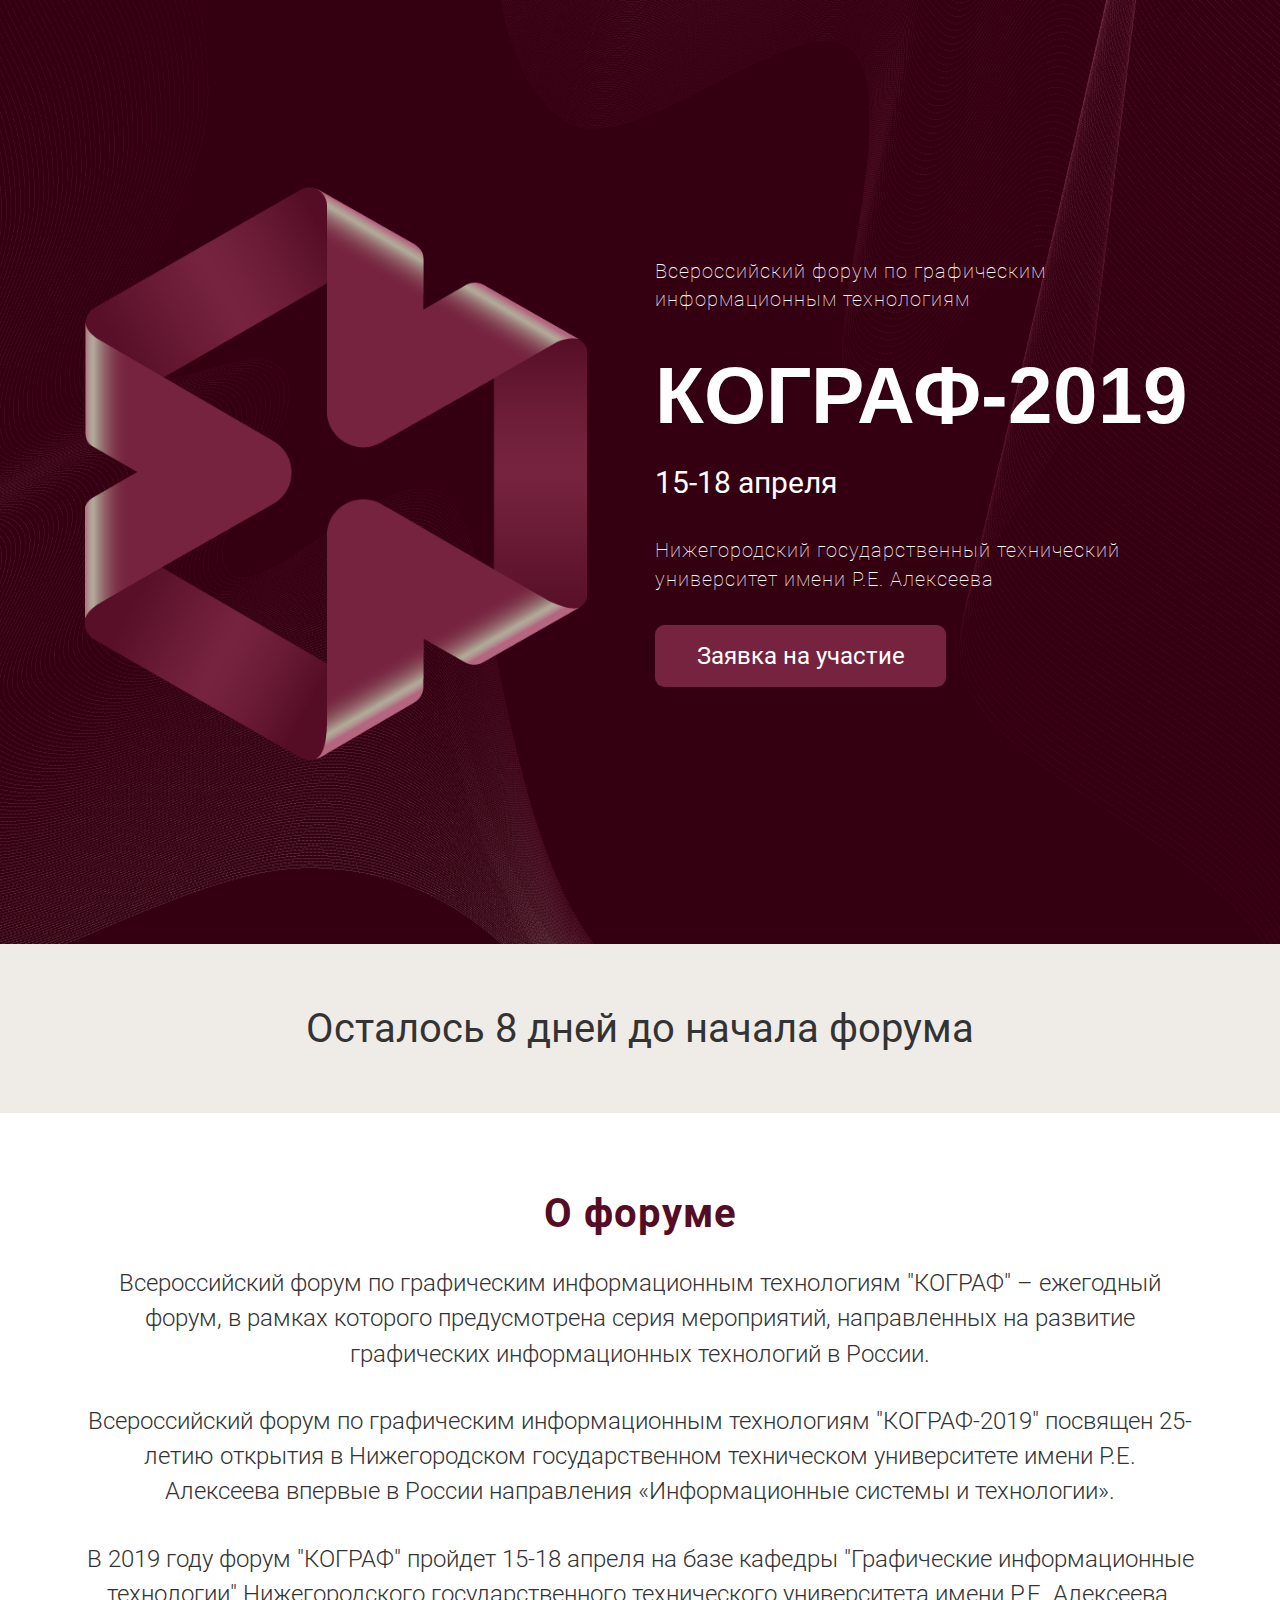
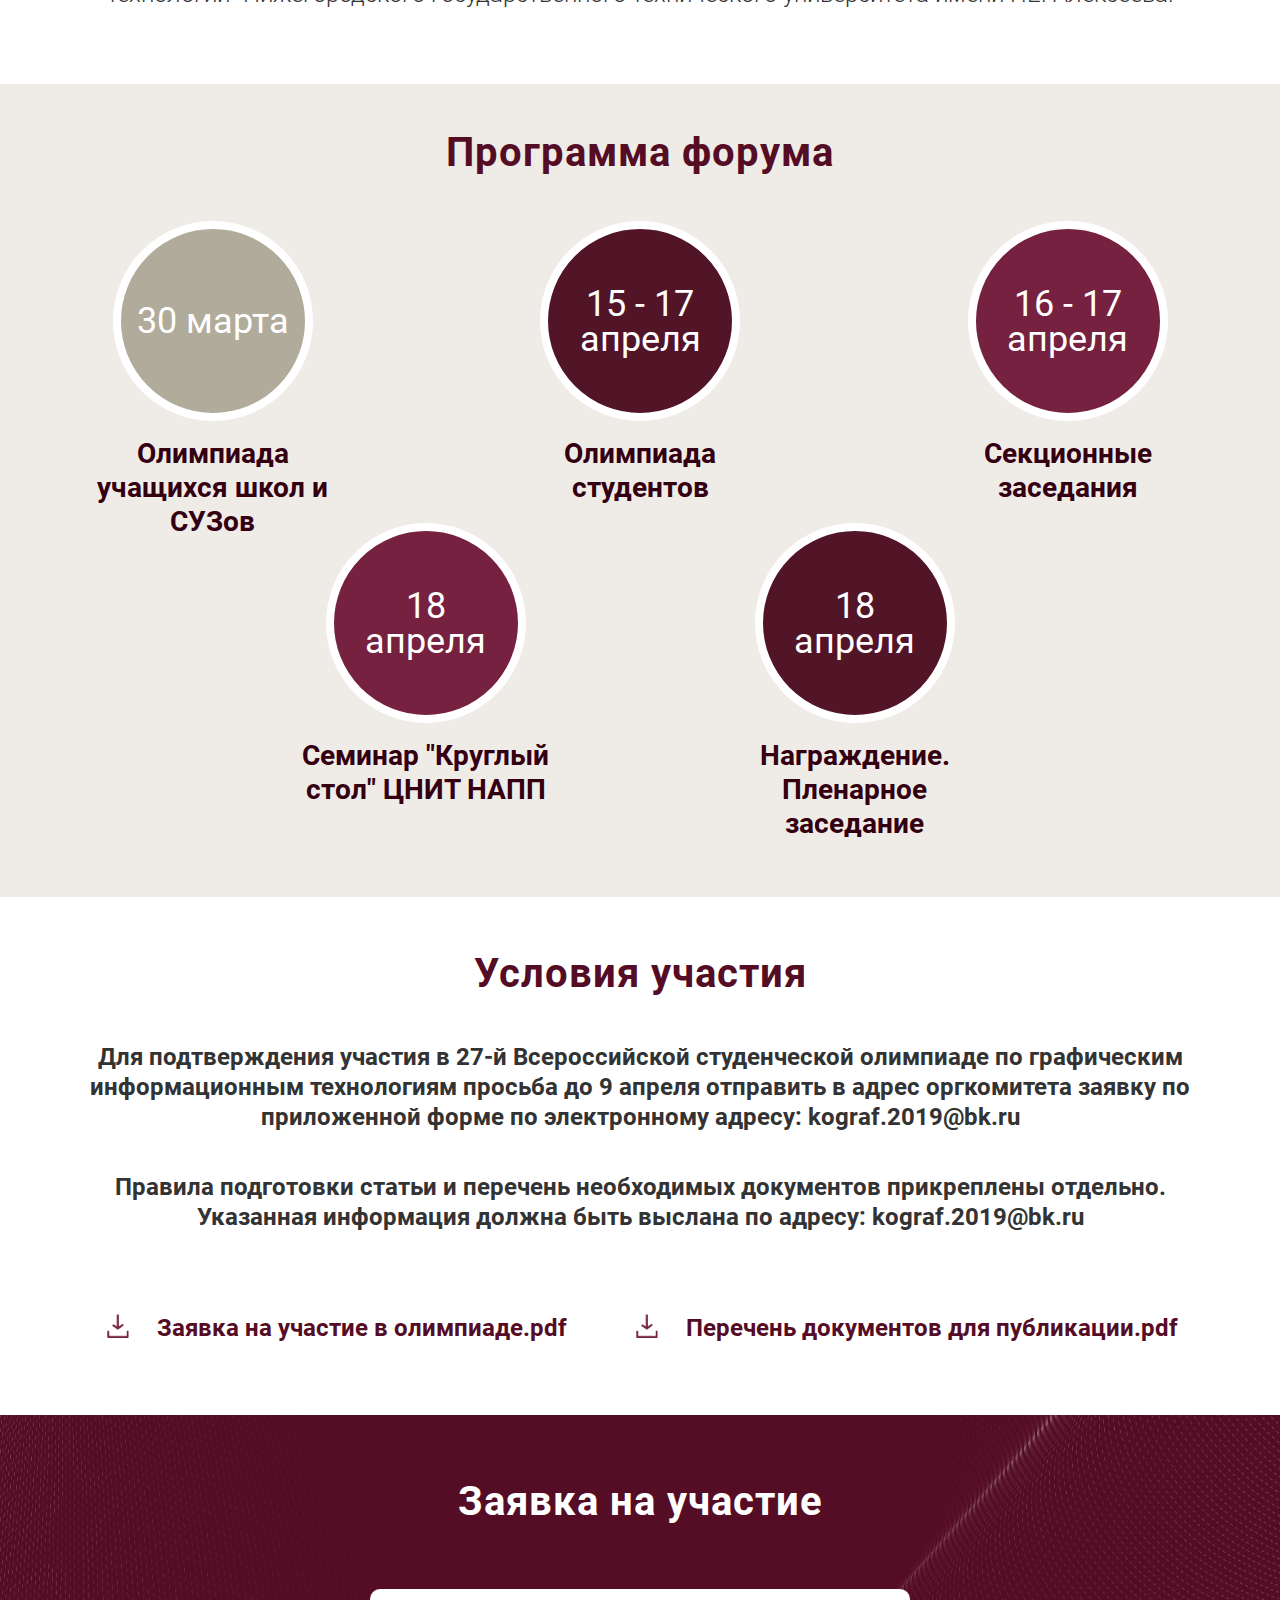
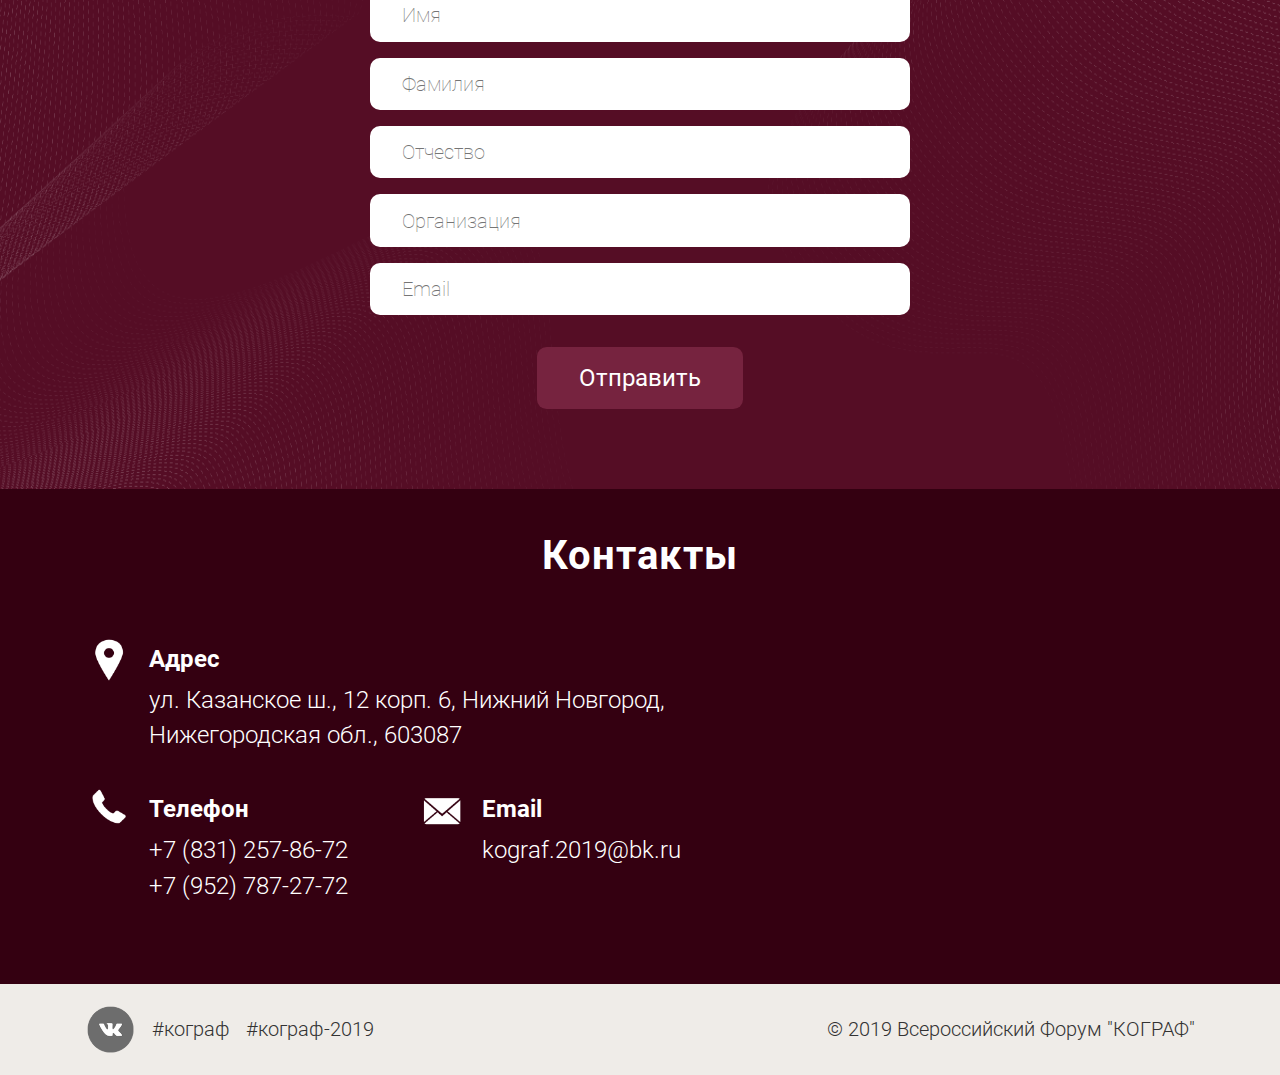
==== cograf/index.html @ 5ed89df3 "Add files via upload" ====
<!DOCTYPE html>
<html lang="ru">
<head>
	<meta charset="utf-8" />
	<title>Заголовок</title>
	<meta http-equiv="X-UA-Compatible" content="IE=edge" />
	<meta name="viewport" content="width=device-width, initial-scale=1.0" />
	<link rel="shortcut icon" href="favicon.png" />
	<link rel="stylesheet" href="libs/bootstrap/bootstrap-reboot.min.css" />
	<link rel="stylesheet" href="libs/bootstrap/bootstrap-grid.min.css" />
	<link rel="stylesheet" href="css/fonts.css" />
	<link rel="stylesheet" href="css/main.css" />
	<link rel="stylesheet" href="css/media.css" />
	<!--<link rel="stylesheet" href="css/color.css" />-->
</head>
<body>

	<section class="banner">
		<div class="container">
			<div class="row align-items-center">
				<div class="d-none d-lg-block col-lg-5 col-xl-6">
					<img src="img/wheel.png" alt="">
				</div>
				<div class="col col-lg-7 col-xl-6">
					<p>Всероссийский форум по графическим информационным технологиям</p>
					<h1>КОГРАФ-2019</h1>
					<h3>15-18 апреля</h3>
					<p>Нижегородский государственный технический университет имени Р.Е. Алексеева</p>
					<a class="button" href="#">Заявка на участие</a>
				</div>
			</div>
		</div>
	</section>

	<section class="counter">
		<span>
			Осталось 8 дней до начала форума
		</span>
	</section>

	<section class="info">
		<h2>О форуме</h2>
		<div class="container">
			<div class="row">
				<div class="col">
					<p>Всероссийский форум по графическим информационным технологиям "КОГРАФ" – ежегодный форум, в рамках которого предусмотрена серия мероприятий, направленных на развитие графических информационных технологий в России. </p>
					<p>Всероссийский форум по графическим информационным технологиям "КОГРАФ-2019" посвящен 25-летию открытия в Нижегородском государственном техническом университете имени Р.Е. Алексеева впервые в России направления «Информационные системы и технологии».</p>
					<p>В 2019 году форум "КОГРАФ" пройдет 15-18 апреля на базе кафедры "Графические информационные технологии" Нижегородского государственного технического университета имени Р.Е. Алексеева.</p>
				</div>
			</div>
		</div>
	</section>

<!--<section class="schedule">
	<h2>Программа форума</h2>
	<div class="container">
		<div class="row justify-content-between">
			<div class="col-md-3">
				<div class="row">
					<div class="col-3 col-md-12">
					<div class="date">
						<p>30 марта</p>
					</div>
					</div>
					<p class="col col-md-12">Олимпиада учащихся школ и СУЗов</p>
				</div>
			</div>
			<div class="col-md-3">
				<div class="row">
					<div class="col-3 col-md-12">
					<div class="date">
						<p>15 - 17 апреля</p>
					</div>
					</div>
					<p class="col col-md-12">Олимпиада студентов</p>
				</div>
			</div>
			<div class="col-md-3">
				<div class="row">
					<div class="col-3 col-md-12">
					<div class="date">
						<p>16 - 17 апреля</p>
					</div>
					</div>
					<p class="col col-md-12">Секционные заседания</p>
				</div>
			</div>
		</div>
		<div class="row justify-content-md-center">
			<div class="col-md-3">
				<div class="row">
					<div class="col-3 col-md-12">
					<div class="date">
						<p>18 апреля</p>
					</div>
					</div>
					<p class="col col-md-12">Семинар "Круглый стол" ЦНИТ НАПП</p>
				</div>
			</div>
			<div class="col-md-3 offset-md-2">
				<div class="row">
					<div class="col-3 col-md-12">
					<div class="date">
						<p>18 апреля</p>
					</div>
					</div>
					<p class="col col-md-12">Награждение Пленарное заседание</p>
				</div>
			</div>
		</div>
	</div>
</section>-->

<section class="schedule">
	<h2>Программа форума</h2>
	<div class="container">
		<div class="row justify-content-lg-center">
			<div class="date-card col-lg-3">
				<div class="row align-items-center">
					<div class="col-4 col-md-3 col-lg-12">
						<div class="date first-circle">
							<p>30 марта</p>
						</div>
					</div>
					<p class="descr col col-lg-12">Олимпиада учащихся школ и СУЗов</p>
				</div>
			</div>
			<div class="date-card col-lg-3 ml-auto mr-auto">
				<div class="row align-items-center">
					<div class="col-4 col-md-3 col-lg-12">
						<div class="date second-circle">
							<p>15 - 17 апреля</p>
						</div>
					</div>
					<p class="descr col col-lg-12">Олимпиада студентов</p>
				</div>
			</div>
			<div class="date-card col-lg-3">
				<div class="row align-items-center">
					<div class="col-4 col-md-3 col-lg-12">
						<div class="date third-circle">
							<p>16 - 17 апреля</p>
						</div>
					</div>
					<p class="descr col col-lg-12">Секционные заседания</p>
				</div>
			</div>
			<div class="w-100 d-none d-lg-block"></div>
			<div class="date-card col-lg-3">
				<div class="row align-items-center">
					<div class="col-4 col-md-3 col-lg-12">
						<div class="date forth-circle">
							<p>18 апреля</p>
						</div>
					</div>
					<p class="descr col col-lg-12">Семинар "Круглый стол" ЦНИТ НАПП</p>
				</div>
			</div>
			<div class="date-card col-lg-3">
				<div class="row align-items-center">
					<div class="col-4 col-md-3 col-lg-12">
						<div class="date fifth-circle">
							<p>18 апреля</p>
						</div>
					</div>
					<p class="descr col col-lg-12">Награждение. <br> Пленарное заседание</p>
				</div>
			</div>
		</div>
	</div>
</section>

	<section class="conditions">
		<h2>Условия участия</h2>
		<div class="container">
			<div class="row">
				<p>Для подтверждения участия в 27-й Всероссийской студенческой олимпиаде по графическим информационным технологиям просьба до 9 апреля отправить в адрес оргкомитета заявку по приложенной форме по электронному адресу: kograf.2019@bk.ru</p>
				<p>Правила подготовки статьи и перечень необходимых документов прикреплены отдельно. Указанная информация должна быть выслана по адресу: kograf.2019@bk.ru</p>
				<a href="">Заявка на участие в олимпиаде.pdf</a>
				<a href="">Перечень документов для публикации.pdf</a>
			</div>
		</div>
	</section>

	<section class="application">
		<h2>Заявка на участие</h2>
		<div class="container">
			<div class="row justify-content-center">
				<div class="col-12 col-md-8 col-lg-6">
					<form action="" method="post">
						<input type="text" name="" id="" placeholder="Имя">
						<input type="text" name="" id="" placeholder="Фамилия">
						<input type="text" name="" id="" placeholder="Отчество">
						<input type="text" name="" id="" placeholder="Организация">
						<input type="email" name="" id="" placeholder="Email">
						<button>Отправить</button>
					</form>
				</div>
			</div>
		</div>
	</section>

	<section class="contacts">
		<h2>Контакты</h2>
		<div class="container">
			<div class="row">
				<div class="col-12 col-lg-7">
					<div class="row">
						<div class="adress col-12">
							<div class="icon"><img src="img/address.png" alt=""></div>
							<h4>Адрес</h4>
							<p>ул. Казанское ш., 12 корп. 6, Нижний Новгород, Нижегородская обл., 603087</p>
						</div>
						<div class="col-6">
							<div class="icon"><img src="img/phone.png" alt=""></div>
							<h4>Телефон</h4>
							<p>+7 (831) 257-86-72
							<br>
							+7 (952) 787-27-72</p>
						</div>
						<div class="col-6">
							<div class="icon"><img src="img/email.png" alt=""></div>
							<h4>Email</h4>
							<p>kograf.2019@bk.ru</p>
						</div>
					</div>
				</div>
				<div class="d-none d-lg-block col-lg-5 map">
					<iframe class="d-xl-none" src="https://www.google.com/maps/embed?pb=!1m18!1m12!1m3!1d2214.5348621188773!2d44.08233741611639!3d56.28607945820289!2m3!1f0!2f0!3f0!3m2!1i1024!2i768!4f13.1!3m3!1m2!1s0x4151d4d36f8d1e9b%3A0x5b2c42592a8980e1!2z0J3QuNC20LXQs9C-0YDQvtC00YHQutC40Lkg0LPQvtGB0YPQtNCw0YDRgdGC0LLQtdC90L3Ri9C5INGC0LXRhdC90LjRh9C10YHQutC40Lkg0YPQvdC40LLQtdGA0YHQuNGC0LXRgiDQuNC8LiDQoC4g0JUuINCQ0LvQtdC60YHQtdC10LLQsA!5e0!3m2!1sru!2sru!4v1554573064192!5m2!1sru!2sru" width="400" height="200" frameborder="0" style="border:0" allowfullscreen></iframe>
					<iframe class="d-none d-xl-block" src="https://www.google.com/maps/embed?pb=!1m18!1m12!1m3!1d1107.2543061218576!2d44.08149095838992!3d56.28653263390856!2m3!1f0!2f0!3f0!3m2!1i1024!2i768!4f13.1!3m3!1m2!1s0x4151d4d36f8d1e9b%3A0x5b2c42592a8980e1!2z0J3QuNC20LXQs9C-0YDQvtC00YHQutC40Lkg0LPQvtGB0YPQtNCw0YDRgdGC0LLQtdC90L3Ri9C5INGC0LXRhdC90LjRh9C10YHQutC40Lkg0YPQvdC40LLQtdGA0YHQuNGC0LXRgiDQuNC8LiDQoC4g0JUuINCQ0LvQtdC60YHQtdC10LLQsA!5e0!3m2!1sru!2sru!4v1554578580339!5m2!1sru!2sru" width="470" height="270" frameborder="0" style="border:0" allowfullscreen></iframe>
				</div>
			</div>
		</div>
	</section>

<footer>
	<div class="container">
		<div class="row align-items-center">
			<div class="col-auto min-cont min-cont-start">
				<div class="logo"><img src="img/vk.png" alt=""></div>
			</div>
			<div class="col-auto min-cont"><span>#кограф</span></div>
			<div class="col-auto mr-auto min-cont"><span>#кограф-2019</span></div>
			<div class="col-auto min-cont min-cont-end"><span>© 2019 Всероссийский Форум "КОГРАФ"</span></div>
		</div>
	</div>
</footer>

</body>
</html>
---- cograf/css/fonts.css ----
@font-face {
  font-family: "Roboto";
  src: url("../fonts/Roboto/Roboto-Bold.ttf") format("truetype");
  font-style: normal;
  font-weight: 700; }
@font-face {
  font-family: "Roboto";
  src: url("../fonts/Roboto/Roboto-Regular.ttf") format("truetype");
  font-style: normal;
  font-weight: 400; }
@font-face {
  font-family: "Roboto";
  src: url("../fonts/Roboto/Roboto-Light.ttf") format("truetype");
  font-style: normal;
  font-weight: 300; }
@font-face {
  font-family: "Roboto";
  src: url("../fonts/Roboto/Roboto-Thin.ttf") format("truetype");
  font-style: normal;
  font-weight: 250; }
@font-face {
  font-family: "Arimo";
  src: url("../fonts/Arimo/Arimo-Bold.ttf") format("truetype");
  font-style: normal;
  font-weight: 700; }
h1 {
  font-size: 3.125rem;
  font-family: "Arimo", sans-serif;
  font-weight: 700; }

h2 {
  font-size: 2.25rem;
  letter-spacing: 0.0625rem;
  color: #550d25;
  font-weight: 700;
  margin-bottom: 1.5rem;
  text-align: center; }

h3 {
  font-size: 1.875rem;
  font-weight: 400; }

h4 {
  font-size: 1.5rem;
  line-height: 2.187rem;
  color: #ffffff;
  font-weight: 700;
  margin-bottom: 1rem; }
---- cograf/css/main.css ----
body {
  font-family: "Roboto", sans-serif;
  font-weight: 400;
  font-size: 16px;
  min-width: 380px;
  position: relative;
  line-height: 1.42857;
  -webkit-font-smoothing: antialised; }

body input:focus:required:invalid,
body textarea:focus:required:invalid {
  color: red; }

body input:required:valid,
body textarea:required:valid {
  color: green; }

.hidden {
  display: none; }

a {
  display: inline-block;
  margin: auto;
  font-size: 1.25rem;
  font-weight: 700;
  color: #550d25;
  line-height: 1.875rem; }
  a:active {
    color: #ffffff; }
  a:focus {
    color: #ffffff;
    text-decoration: none; }

a.button {
  color: #ffffff;
  font-weight: 400;
  background-color: #76233f;
  padding: 1rem 2.6rem;
  border-radius: 0.6rem; }

button {
  color: #ffffff;
  font-weight: 400;
  background-color: #76233f;
  padding: 1rem 2.6rem;
  border-radius: 0.6rem;
  border: none;
  margin: auto;
  font-size: 1.25rem;
  font-weight: 400;
  line-height: 1.875rem; }

section {
  width: 100%;
  padding: 2.5rem 0; }

.banner {
  min-height: 450px;
  padding-top: 4.25rem;
  padding-bottom: 5.25rem;
  color: #ffffff;
  background-color: #340011;
  background: no-repeat center;
  background-origin: border-box;
  background-size: 100% 100%;
  background-image: url(../img/bg_banner_sm.png); }
  .banner p {
    font-size: 1.25rem;
    font-weight: 250;
    letter-spacing: 0.0625rem; }
  .banner h1, .banner h3 {
    margin-bottom: 0.7rem; }
  .banner .button {
    margin-top: 0.5rem; }

.counter {
  background-color: #efece8;
  text-align: center; }
  .counter span {
    font-size: 1.875rem;
    color: #333333;
    font-weight: 400; }

.info {
  text-align: center; }
  .info p {
    font-size: 1.25rem;
    font-weight: 300;
    color: #333333;
    line-height: 1.875rem; }
    .info p:last-child {
      margin-bottom: 0; }

.conditions {
  text-align: center; }
  .conditions p {
    color: #333333;
    font-size: 1.25rem;
    font-weight: 700;
    line-height: 1.875rem; }
  .conditions a:last-child {
    margin-top: 0.5rem; }
  .conditions a:before {
    content: "";
    background: url(../img/download.png) center no-repeat;
    background-size: contain;
    width: 1.875rem;
    height: 1.875rem;
    display: inline-block;
    vertical-align: text-bottom;
    margin-right: 1.5rem; }

.schedule {
  text-align: center;
  background-color: #efece8;
  padding-bottom: 3.5rem; }
  .schedule .date-card {
    margin-bottom: 2.5rem; }
    .schedule .date-card:last-child {
      margin-bottom: 0; }
  .schedule h2 {
    margin-bottom: 2rem; }
  .schedule p {
    font-size: 1.5rem;
    line-height: 1.75rem;
    margin-bottom: 0; }
    .schedule p.descr {
      text-align: left;
      color: #340011;
      line-height: 2.25rem; }
  .schedule .date {
    display: inline-block;
    padding-left: 0.5rem;
    padding-right: 0.5rem;
    width: 7.5rem;
    height: 7.5rem;
    line-height: 6.25rem;
    border: solid 0.5rem #ffffff;
    border-radius: 50%; }
    .schedule .date.first-circle {
      background-color: #B0AB9A; }
    .schedule .date.second-circle {
      background-color: #521528; }
    .schedule .date.third-circle {
      background-color: #75213F; }
    .schedule .date.forth-circle {
      background-color: #75213F; }
    .schedule .date.fifth-circle {
      background-color: #521528; }
    .schedule .date p {
      display: inline-block;
      vertical-align: middle;
      color: #ffffff;
      font-weight: 400;
      margin-bottom: 0; }

.application {
  text-align: center;
  padding-top: 4.5rem;
  padding-bottom: 3.5rem;
  background: no-repeat center;
  background-origin: border-box;
  background-size: 100% 100%;
  background-image: url(../img/bg_contacts.png); }
  .application h2 {
    font-size: 2.5rem;
    line-height: 1.875rem;
    color: #ffffff;
    font-weight: 700; }
  .application input {
    display: block;
    width: 100%;
    font-size: 1.25rem;
    letter-spacing: 0;
    line-height: 1.875rem;
    color: #333333;
    font-weight: 250;
    padding: 0.7rem 2rem;
    margin-bottom: 1rem;
    border-radius: 10px;
    border: none; }
    .application input:first-child {
      margin-top: 3rem; }
  .application button {
    margin-top: 1rem; }

.contacts {
  background-color: #340011;
  color: #ffffff;
  padding-top: 3.25rem;
  padding-bottom: 1.5rem; }
  .contacts h2 {
    font-size: 2.5rem;
    color: #ffffff;
    line-height: 1.875rem;
    margin-bottom: 2.25rem; }
  .contacts p {
    font-size: 1.2rem;
    line-height: 1.875rem;
    font-weight: 300; }
  .contacts .adress {
    margin-bottom: 1.5rem; }
  .contacts .icon {
    display: inline-block;
    float: left;
    height: 100%;
    margin-right: 1rem; }
    .contacts .icon img {
      height: 2rem; }

footer {
  background-color: #efece8;
  padding: 20px 0; }
  footer .logo img {
    height: 2.5rem; }
  footer span {
    font-size: 0.875rem;
    line-height: 1.875rem;
    color: #333333;
    font-weight: 300;
    margin-left: 1rem; }
  footer .min-cont {
    padding: 0; }
  footer .min-cont-start {
    padding-left: 15px; }
  footer .min-cont-end {
    padding-right: 15px; }

.w-100 {
  width: 100% !important; }
---- cograf/css/media.css ----
/*==========  Desktop First Method  ========== */
/* Large Devices, Wide Screens */
/* Medium Devices, Desktops */
/* Small Devices, Tablets */
/* Extra Small Devices, Phones */
/* Custom, iPhone Retina */
/*==========  Mobile First Method  ========== */
/* Custom, iPhone Retina */
/* Extra Small Devices, Phones */
/* Small Devices, Tablets */
@media only screen and (min-width: 768px) {
  h2 {
    font-size: 2.5rem; }

  h4 {
    font-size: 1.25rem; }

  .banner {
    padding-top: 5.5rem;
    padding-bottom: 6.5rem; }
    .banner p {
      font-size: 1.5rem;
      margin-bottom: 1.5rem; }
    .banner h1 {
      margin-bottom: 1.3rem; }
    .banner h3 {
      margin-bottom: 1.6rem; }
    .banner a {
      font-size: 1.5rem; }

  .counter {
    padding: 3.5rem 0; }
    .counter span {
      font-size: 2.1rem; }

  section {
    padding: 3.2rem 0; }

  .schedule p.descr {
    font-size: 1.875rem;
    line-height: 2.5rem; }
  .schedule .date-card {
    margin-bottom: 2rem; }
  .schedule .date {
    width: 8.5rem;
    height: 8.5rem;
    padding-left: 0.8rem;
    padding-right: 0.8rem;
    line-height: 7.25rem; }
  .schedule h2 {
    margin-bottom: 3rem; }

  .conditions {
    padding-bottom: 4.5rem; }
    .conditions a {
      margin-top: 1.25rem; }
      .conditions a:last-child {
        margin-top: 1rem; }

  .application button {
    font-size: 1.5rem; }

  .contacts {
    padding-bottom: 2.5rem; }
    .contacts .adress {
      margin-bottom: 3rem; }

  footer span {
    font-size: 1.25rem; }

  /* Medium Devices, Desktops */ }
@media only screen and (min-width: 992px) {
  .banner {
    background-image: url(../img/bg_banner_lg.png); }
    .banner img {
      height: 25rem; }

  h4 {
    line-height: 3rem;
    margin-bottom: 0; }

  .banner {
    padding-top: 11rem;
    padding-bottom: 11rem; }
    .banner p {
      font-size: 1.25rem; }
    .banner h1 {
      font-size: 3.75rem;
      margin-bottom: 1.5rem; }
    .banner h3 {
      font-size: 1.5rem; }

  a {
    font-size: 1.25rem; }

  .counter span {
    font-size: 2.5rem; }

  section {
    padding: 4rem 0; }

  .schedule {
    padding-top: 2.5rem; }
    .schedule h2 {
      margin-bottom: 2.5rem; }
    .schedule .date {
      width: 10rem;
      height: 10rem;
      line-height: 8.75rem; }
      .schedule .date p {
        font-size: 1.875rem;
        line-height: 2.2rem; }
    .schedule .date-card {
      margin-bottom: 1rem; }
    .schedule .col-lg-3:last-child {
      margin-left: 7.5rem; }
    .schedule p.descr {
      font-size: 1.25rem;
      line-height: 1.75rem;
      font-weight: 700;
      text-align: center;
      margin-top: 1.75rem; }

  .conditions {
    padding-top: 2.5rem; }
    .conditions p {
      padding-bottom: 1.5rem; }

  .application {
    padding-bottom: 5rem; }

  .contacts .icon img {
    height: 3rem; }
  .contacts h2 {
    margin-bottom: 3rem; }
  .contacts .adress {
    margin-bottom: 1rem; }
  .contacts .map {
    padding: 0;
    padding-top: 2.25rem; }

  footer .logo img {
    height: 3.2rem; }

  /* Large Devices, Wide Screens */ }
@media only screen and (min-width: 1200px) {
  .banner {
    padding: 0;
    background-image: url(../img/bg_banner_xl.png); }
    .banner .row {
      min-height: 944px;
      height: 100vh; }
    .banner img {
      height: 36rem; }
    .banner h1 {
      font-size: 5rem;
      margin-bottom: 0.6rem; }
    .banner h3 {
      font-size: 1.875rem;
      margin-bottom: 2rem; }

  h4 {
    font-size: 1.5rem; }

  section {
    padding: 4.5rem 0; }

  .info p {
    font-size: 1.5rem;
    line-height: 2.2rem;
    margin-bottom: 2rem; }

  .schedule .date {
    width: 12.5rem;
    height: 12.5rem;
    line-height: 11.5rem; }
    .schedule .date p {
      font-size: 2.25rem; }
  .schedule .date-card {
    margin-bottom: -1rem; }
  .schedule .col-lg-3:last-child {
    margin-left: 9rem; }
  .schedule p.descr {
    font-size: 1.75rem;
    line-height: 2.125rem;
    margin-top: 1rem; }

  .conditions {
    padding-top: 3rem; }
    .conditions p {
      font-size: 1.5rem; }
    .conditions a {
      font-size: 1.5rem;
      margin-top: 2.5rem; }
      .conditions a:last-child {
        margin-top: 2.5rem; }
    .conditions h2 {
      margin-bottom: 2.5rem; }

  .contacts {
    padding-bottom: 4rem; }
    .contacts p {
      font-size: 1.5rem;
      line-height: 2.2rem; }
    .contacts h2 {
      margin-bottom: 4rem; }
    .contacts .map {
      padding-top: 0; } }
---- cograf/css/color.css ----
/*
Error: Invalid CSS after "$color*\/": expected expression (e.g. 1px, bold), was ""
        on line 26 of D:\DescWork\InCreate\Site_cograf\site\css\color.sass

21: .color_element
22: 	color: $color
23: .color_bg
24: 	background-color: $color
25: .color_border
26: 	border-color: $color*\/

Backtrace:
D:\DescWork\InCreate\Site_cograf\site\css\color.sass:26
D:/Koala/rubygems/gems/sass-3.5.2/lib/sass/scss/parser.rb:1278:in `expected'
D:/Koala/rubygems/gems/sass-3.5.2/lib/sass/script/lexer.rb:231:in `expected!'
D:/Koala/rubygems/gems/sass-3.5.2/lib/sass/script/parser.rb:723:in `assert_expr'
D:/Koala/rubygems/gems/sass-3.5.2/lib/sass/script/parser.rb:295:in `unary_div'
D:/Koala/rubygems/gems/sass-3.5.2/lib/sass/script/parser.rb:291:in `unary_minus'
D:/Koala/rubygems/gems/sass-3.5.2/lib/sass/script/parser.rb:291:in `unary_plus'
D:/Koala/rubygems/gems/sass-3.5.2/lib/sass/script/parser.rb:721:in `assert_expr'
D:/Koala/rubygems/gems/sass-3.5.2/lib/sass/script/parser.rb:280:in `times_div_or_mod'
D:/Koala/rubygems/gems/sass-3.5.2/lib/sass/script/parser.rb:272:in `plus_or_minus'
D:/Koala/rubygems/gems/sass-3.5.2/lib/sass/script/parser.rb:272:in `relational'
D:/Koala/rubygems/gems/sass-3.5.2/lib/sass/script/parser.rb:272:in `eq_or_neq'
D:/Koala/rubygems/gems/sass-3.5.2/lib/sass/script/parser.rb:272:in `and_expr'
D:/Koala/rubygems/gems/sass-3.5.2/lib/sass/script/parser.rb:272:in `or_expr'
D:/Koala/rubygems/gems/sass-3.5.2/lib/sass/script/parser.rb:473:in `space'
D:/Koala/rubygems/gems/sass-3.5.2/lib/sass/script/parser.rb:414:in `interpolation'
D:/Koala/rubygems/gems/sass-3.5.2/lib/sass/script/parser.rb:338:in `expr'
D:/Koala/rubygems/gems/sass-3.5.2/lib/sass/script/parser.rb:721:in `assert_expr'
D:/Koala/rubygems/gems/sass-3.5.2/lib/sass/script/parser.rb:68:in `parse'
D:/Koala/rubygems/gems/sass-3.5.2/lib/sass/script/parser.rb:228:in `parse'
D:/Koala/rubygems/gems/sass-3.5.2/lib/sass/script.rb:27:in `parse'
D:/Koala/rubygems/gems/sass-3.5.2/lib/sass/engine.rb:1177:in `parse_script'
D:/Koala/rubygems/gems/sass-3.5.2/lib/sass/engine.rb:749:in `parse_property'
D:/Koala/rubygems/gems/sass-3.5.2/lib/sass/engine.rb:708:in `parse_property_or_rule'
D:/Koala/rubygems/gems/sass-3.5.2/lib/sass/engine.rb:667:in `parse_line'
D:/Koala/rubygems/gems/sass-3.5.2/lib/sass/engine.rb:540:in `build_tree'
D:/Koala/rubygems/gems/sass-3.5.2/lib/sass/engine.rb:559:in `block in append_children'
D:/Koala/rubygems/gems/sass-3.5.2/lib/sass/engine.rb:558:in `each'
D:/Koala/rubygems/gems/sass-3.5.2/lib/sass/engine.rb:558:in `append_children'
D:/Koala/rubygems/gems/sass-3.5.2/lib/sass/engine.rb:549:in `block in build_tree'
D:/Koala/rubygems/gems/sass-3.5.2/lib/sass/engine.rb:542:in `each'
D:/Koala/rubygems/gems/sass-3.5.2/lib/sass/engine.rb:542:in `build_tree'
D:/Koala/rubygems/gems/sass-3.5.2/lib/sass/engine.rb:559:in `block in append_children'
D:/Koala/rubygems/gems/sass-3.5.2/lib/sass/engine.rb:558:in `each'
D:/Koala/rubygems/gems/sass-3.5.2/lib/sass/engine.rb:558:in `append_children'
D:/Koala/rubygems/gems/sass-3.5.2/lib/sass/engine.rb:417:in `_to_tree'
D:/Koala/rubygems/gems/sass-3.5.2/lib/sass/engine.rb:290:in `render'
D:/Koala/rubygems/gems/sass-3.5.2/lib/sass/exec/sass_scss.rb:400:in `run'
D:/Koala/rubygems/gems/sass-3.5.2/lib/sass/exec/sass_scss.rb:63:in `process_result'
D:/Koala/rubygems/gems/sass-3.5.2/lib/sass/exec/base.rb:52:in `parse'
D:/Koala/rubygems/gems/sass-3.5.2/lib/sass/exec/base.rb:19:in `parse!'
D:/Koala/rubygems/gems/sass-3.5.2/bin/sass:13:in `<top (required)>'
D:/Koala/bin/sass:22:in `load'
D:/Koala/bin/sass:22:in `<main>'
*/
body:before {
  white-space: pre;
  font-family: monospace;
  content: "Error: Invalid CSS after \"$color*/\": expected expression (e.g. 1px, bold), was \"\"\A         on line 26 of D:\DescWork\InCreate\Site_cograf\site\css\color.sass\A \A 21: .color_element\A 22: 	color: $color\A 23: .color_bg\A 24: 	background-color: $color\A 25: .color_border\A 26: 	border-color: $color*/"; }
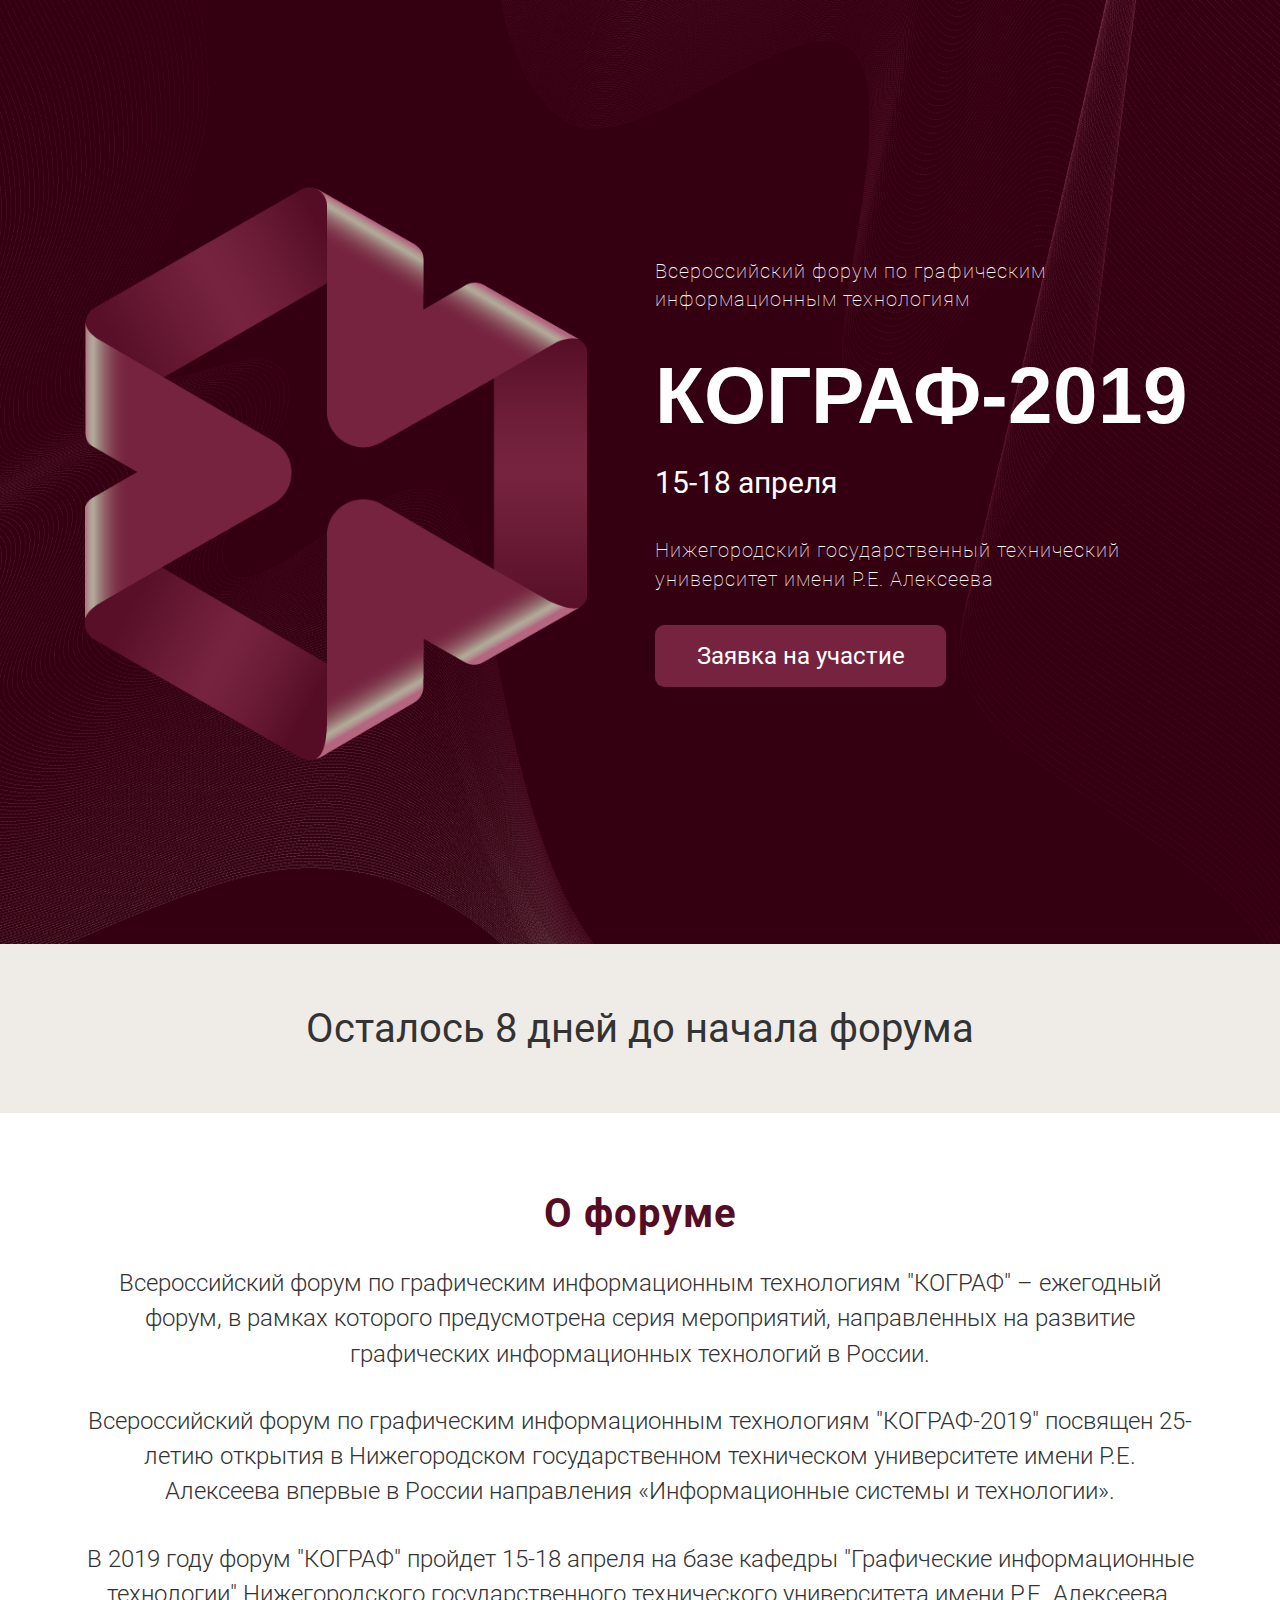
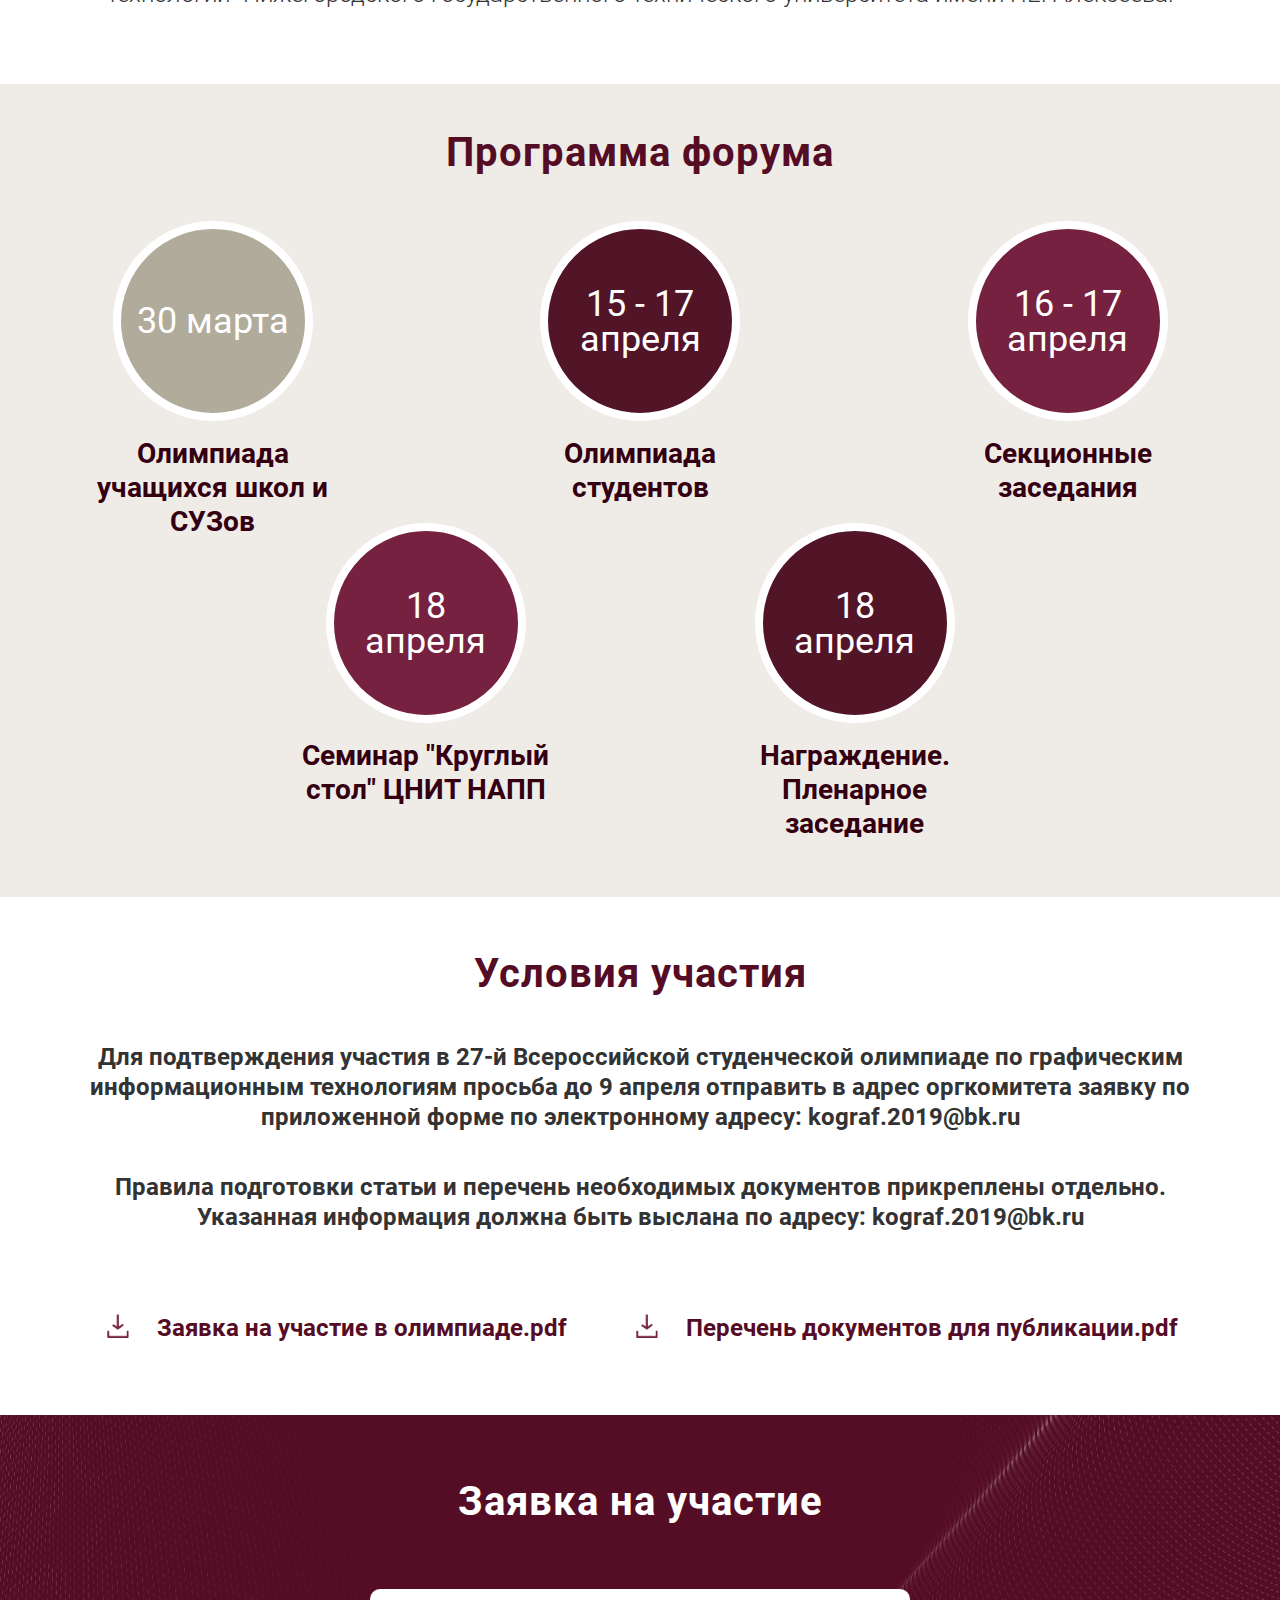
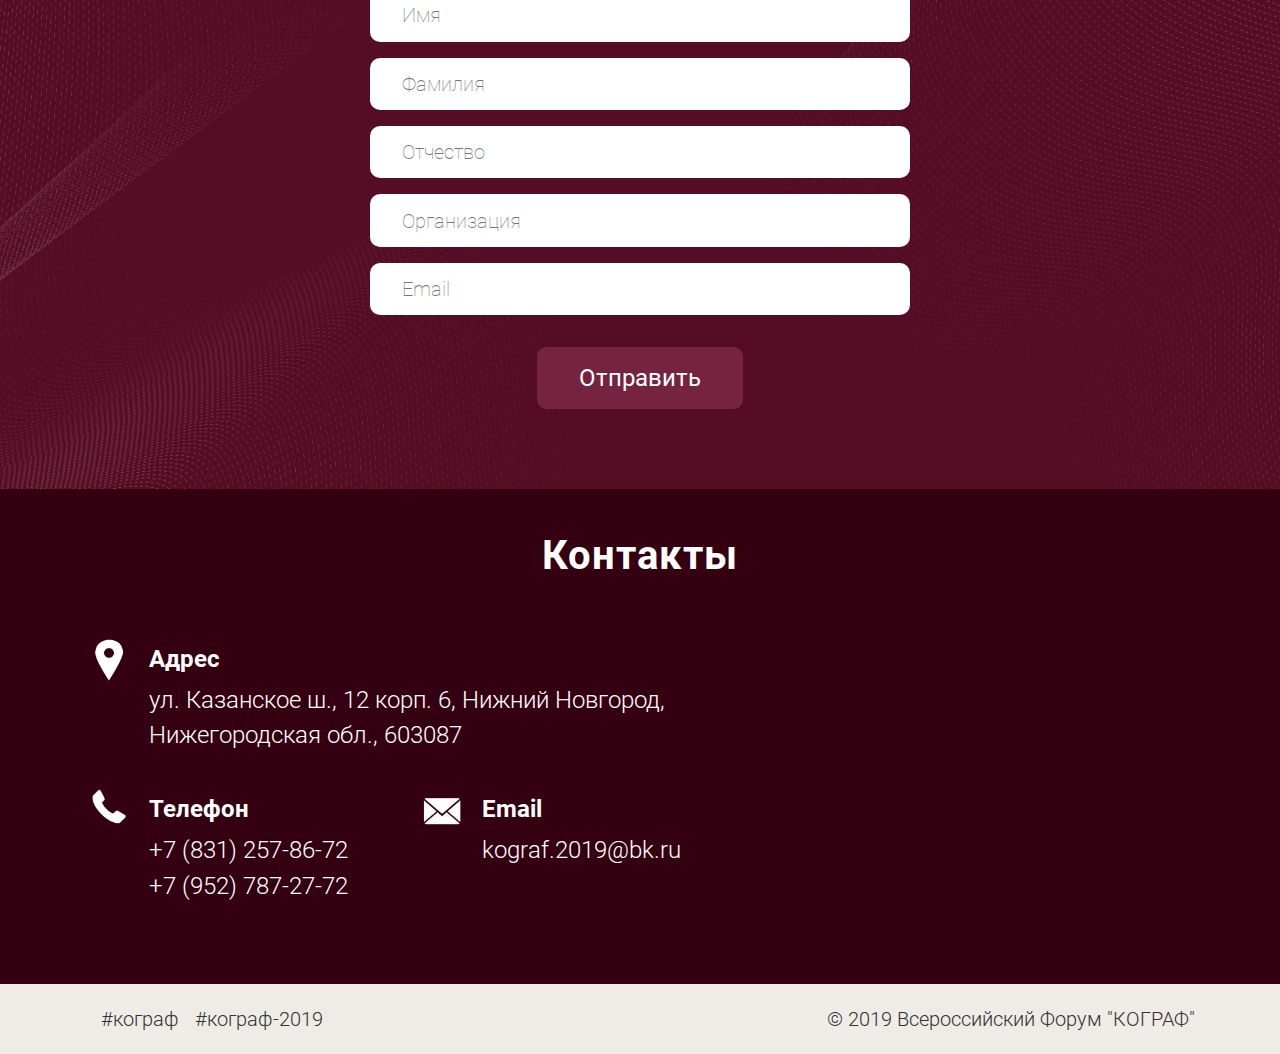
==== commit 9224351b: "Add files via upload" ====
--- a/cograf/index.html
+++ b/cograf/index.html
@@ -2,8 +2,7 @@
 <html lang="ru">
 <head>
 	<meta charset="utf-8" />
-	<title>Заголовок</title>
-	<meta http-equiv="X-UA-Compatible" content="IE=edge" />
+	<title>Форум «КОГРАФ-2019»</title>
 	<meta name="viewport" content="width=device-width, initial-scale=1.0" />
 	<link rel="shortcut icon" href="favicon.png" />
 	<link rel="stylesheet" href="libs/bootstrap/bootstrap-reboot.min.css" />
@@ -11,7 +10,6 @@
 	<link rel="stylesheet" href="css/fonts.css" />
 	<link rel="stylesheet" href="css/main.css" />
 	<link rel="stylesheet" href="css/media.css" />
-	<!--<link rel="stylesheet" href="css/color.css" />-->
 </head>
 <body>
 
@@ -26,7 +24,7 @@
 					<h1>КОГРАФ-2019</h1>
 					<h3>15-18 апреля</h3>
 					<p>Нижегородский государственный технический университет имени Р.Е. Алексеева</p>
-					<a class="button" href="#">Заявка на участие</a>
+					<a class="button soft_scroll" href="#application">Заявка на участие</a>
 				</div>
 			</div>
 		</div>
@@ -51,124 +49,64 @@
 		</div>
 	</section>
 
-<!--<section class="schedule">
-	<h2>Программа форума</h2>
-	<div class="container">
-		<div class="row justify-content-between">
-			<div class="col-md-3">
-				<div class="row">
-					<div class="col-3 col-md-12">
-					<div class="date">
-						<p>30 марта</p>
+	<section class="schedule">
+		<h2>Программа форума</h2>
+		<div class="container">
+			<div class="row justify-content-lg-center">
+				<div class="date-card col-lg-3">
+					<div class="row align-items-center">
+						<div class="col-4 col-md-3 col-lg-12">
+							<div class="date first-circle">
+								<p>30 марта</p>
+							</div>
+						</div>
+						<p class="descr col col-lg-12">Олимпиада учащихся школ и СУЗов</p>
 					</div>
+				</div>
+				<div class="date-card col-lg-3 ml-auto mr-auto">
+					<div class="row align-items-center">
+						<div class="col-4 col-md-3 col-lg-12">
+							<div class="date second-circle">
+								<p>15 - 17 апреля</p>
+							</div>
+						</div>
+						<p class="descr col col-lg-12">Олимпиада студентов</p>
 					</div>
-					<p class="col col-md-12">Олимпиада учащихся школ и СУЗов</p>
 				</div>
-			</div>
-			<div class="col-md-3">
-				<div class="row">
-					<div class="col-3 col-md-12">
-					<div class="date">
-						<p>15 - 17 апреля</p>
+				<div class="date-card col-lg-3">
+					<div class="row align-items-center">
+						<div class="col-4 col-md-3 col-lg-12">
+							<div class="date third-circle">
+								<p>16 - 17 апреля</p>
+							</div>
+						</div>
+						<p class="descr col col-lg-12">Секционные заседания</p>
 					</div>
+				</div>
+				<div class="w-100 d-none d-lg-block"></div>
+				<div class="date-card col-lg-3">
+					<div class="row align-items-center">
+						<div class="col-4 col-md-3 col-lg-12">
+							<div class="date forth-circle">
+								<p>18 апреля</p>
+							</div>
+						</div>
+						<p class="descr col col-lg-12">Семинар "Круглый стол" ЦНИТ НАПП</p>
 					</div>
-					<p class="col col-md-12">Олимпиада студентов</p>
 				</div>
-			</div>
-			<div class="col-md-3">
-				<div class="row">
-					<div class="col-3 col-md-12">
-					<div class="date">
-						<p>16 - 17 апреля</p>
+				<div class="date-card col-lg-3">
+					<div class="row align-items-center">
+						<div class="col-4 col-md-3 col-lg-12">
+							<div class="date fifth-circle">
+								<p>18 апреля</p>
+							</div>
+						</div>
+						<p class="descr col col-lg-12">Награждение. <br> Пленарное заседание</p>
 					</div>
-					</div>
-					<p class="col col-md-12">Секционные заседания</p>
 				</div>
 			</div>
 		</div>
-		<div class="row justify-content-md-center">
-			<div class="col-md-3">
-				<div class="row">
-					<div class="col-3 col-md-12">
-					<div class="date">
-						<p>18 апреля</p>
-					</div>
-					</div>
-					<p class="col col-md-12">Семинар "Круглый стол" ЦНИТ НАПП</p>
-				</div>
-			</div>
-			<div class="col-md-3 offset-md-2">
-				<div class="row">
-					<div class="col-3 col-md-12">
-					<div class="date">
-						<p>18 апреля</p>
-					</div>
-					</div>
-					<p class="col col-md-12">Награждение Пленарное заседание</p>
-				</div>
-			</div>
-		</div>
-	</div>
-</section>-->
-
-<section class="schedule">
-	<h2>Программа форума</h2>
-	<div class="container">
-		<div class="row justify-content-lg-center">
-			<div class="date-card col-lg-3">
-				<div class="row align-items-center">
-					<div class="col-4 col-md-3 col-lg-12">
-						<div class="date first-circle">
-							<p>30 марта</p>
-						</div>
-					</div>
-					<p class="descr col col-lg-12">Олимпиада учащихся школ и СУЗов</p>
-				</div>
-			</div>
-			<div class="date-card col-lg-3 ml-auto mr-auto">
-				<div class="row align-items-center">
-					<div class="col-4 col-md-3 col-lg-12">
-						<div class="date second-circle">
-							<p>15 - 17 апреля</p>
-						</div>
-					</div>
-					<p class="descr col col-lg-12">Олимпиада студентов</p>
-				</div>
-			</div>
-			<div class="date-card col-lg-3">
-				<div class="row align-items-center">
-					<div class="col-4 col-md-3 col-lg-12">
-						<div class="date third-circle">
-							<p>16 - 17 апреля</p>
-						</div>
-					</div>
-					<p class="descr col col-lg-12">Секционные заседания</p>
-				</div>
-			</div>
-			<div class="w-100 d-none d-lg-block"></div>
-			<div class="date-card col-lg-3">
-				<div class="row align-items-center">
-					<div class="col-4 col-md-3 col-lg-12">
-						<div class="date forth-circle">
-							<p>18 апреля</p>
-						</div>
-					</div>
-					<p class="descr col col-lg-12">Семинар "Круглый стол" ЦНИТ НАПП</p>
-				</div>
-			</div>
-			<div class="date-card col-lg-3">
-				<div class="row align-items-center">
-					<div class="col-4 col-md-3 col-lg-12">
-						<div class="date fifth-circle">
-							<p>18 апреля</p>
-						</div>
-					</div>
-					<p class="descr col col-lg-12">Награждение. <br> Пленарное заседание</p>
-				</div>
-			</div>
-		</div>
-	</div>
-</section>
+	</section>
 
 	<section class="conditions">
 		<h2>Условия участия</h2>
@@ -176,23 +114,23 @@
 			<div class="row">
 				<p>Для подтверждения участия в 27-й Всероссийской студенческой олимпиаде по графическим информационным технологиям просьба до 9 апреля отправить в адрес оргкомитета заявку по приложенной форме по электронному адресу: kograf.2019@bk.ru</p>
 				<p>Правила подготовки статьи и перечень необходимых документов прикреплены отдельно. Указанная информация должна быть выслана по адресу: kograf.2019@bk.ru</p>
-				<a href="">Заявка на участие в олимпиаде.pdf</a>
-				<a href="">Перечень документов для публикации.pdf</a>
+				<a href="files/Zayavka_uchastnika_Vserossiyskoy_olimpiady.docx" target="_blank">Заявка на участие в олимпиаде.pdf</a>
+				<a href="files/Perechen_neobkhodimykh_dokumentov.docx" target="_blank">Перечень документов для публикации.pdf</a>
 			</div>
 		</div>
 	</section>
 
-	<section class="application">
+	<section id="application" class="application">
 		<h2>Заявка на участие</h2>
 		<div class="container">
 			<div class="row justify-content-center">
 				<div class="col-12 col-md-8 col-lg-6">
-					<form action="" method="post">
-						<input type="text" name="" id="" placeholder="Имя">
-						<input type="text" name="" id="" placeholder="Фамилия">
-						<input type="text" name="" id="" placeholder="Отчество">
-						<input type="text" name="" id="" placeholder="Организация">
-						<input type="email" name="" id="" placeholder="Email">
+					<form action="https://formspree.io/vitalygvin@gmail.com" method="post">
+						<input required type="text" name="name" id="" placeholder="Имя">
+						<input required type="text" name="surname" id="" placeholder="Фамилия">
+						<input required type="text" name="middle" id="" placeholder="Отчество">
+						<input required type="text" name="organization" id="" placeholder="Организация">
+						<input required type="email" name="email" id="" placeholder="Email">
 						<button>Отправить</button>
 					</form>
 				</div>
@@ -211,14 +149,14 @@
 							<h4>Адрес</h4>
 							<p>ул. Казанское ш., 12 корп. 6, Нижний Новгород, Нижегородская обл., 603087</p>
 						</div>
-						<div class="col-6">
+						<div class="phone col-12 col-sm-6">
 							<div class="icon"><img src="img/phone.png" alt=""></div>
 							<h4>Телефон</h4>
 							<p>+7 (831) 257-86-72
-							<br>
+								<br>
 							+7 (952) 787-27-72</p>
 						</div>
-						<div class="col-6">
+						<div class="email col-12 col-sm-6">
 							<div class="icon"><img src="img/email.png" alt=""></div>
 							<h4>Email</h4>
 							<p>kograf.2019@bk.ru</p>
@@ -233,18 +171,21 @@
 		</div>
 	</section>
 
-<footer>
-	<div class="container">
-		<div class="row align-items-center">
-			<div class="col-auto min-cont min-cont-start">
-				<div class="logo"><img src="img/vk.png" alt=""></div>
+	<footer>
+		<div class="container">
+			<div class="row align-items-center">
+				<div class="logo-container col-auto mr-auto mr-sm-0 min-cont min-cont-start">
+					<a href="https://vk.com/kograf2019" target="_blank"><div class="logo"></div></a>
+				</div>
+				<div class="col-auto min-cont d-none d-sm-block"><span>#кограф</span></div>
+				<div class="col-auto mr-auto min-cont d-none d-sm-block"><span>#кограф-2019</span></div>
+				<div class="col-auto min-cont min-cont-end"><span>© 2019 Всероссийский Форум "КОГРАФ"</span></div>
 			</div>
-			<div class="col-auto min-cont"><span>#кограф</span></div>
-			<div class="col-auto mr-auto min-cont"><span>#кограф-2019</span></div>
-			<div class="col-auto min-cont min-cont-end"><span>© 2019 Всероссийский Форум "КОГРАФ"</span></div>
 		</div>
-	</div>
-</footer>
+	</footer>
+
+	<script src="libs/jquery/jquery-2.1.3.min.js"></script>
+	<script src="js/common.js"></script>
 
 </body>
 </html>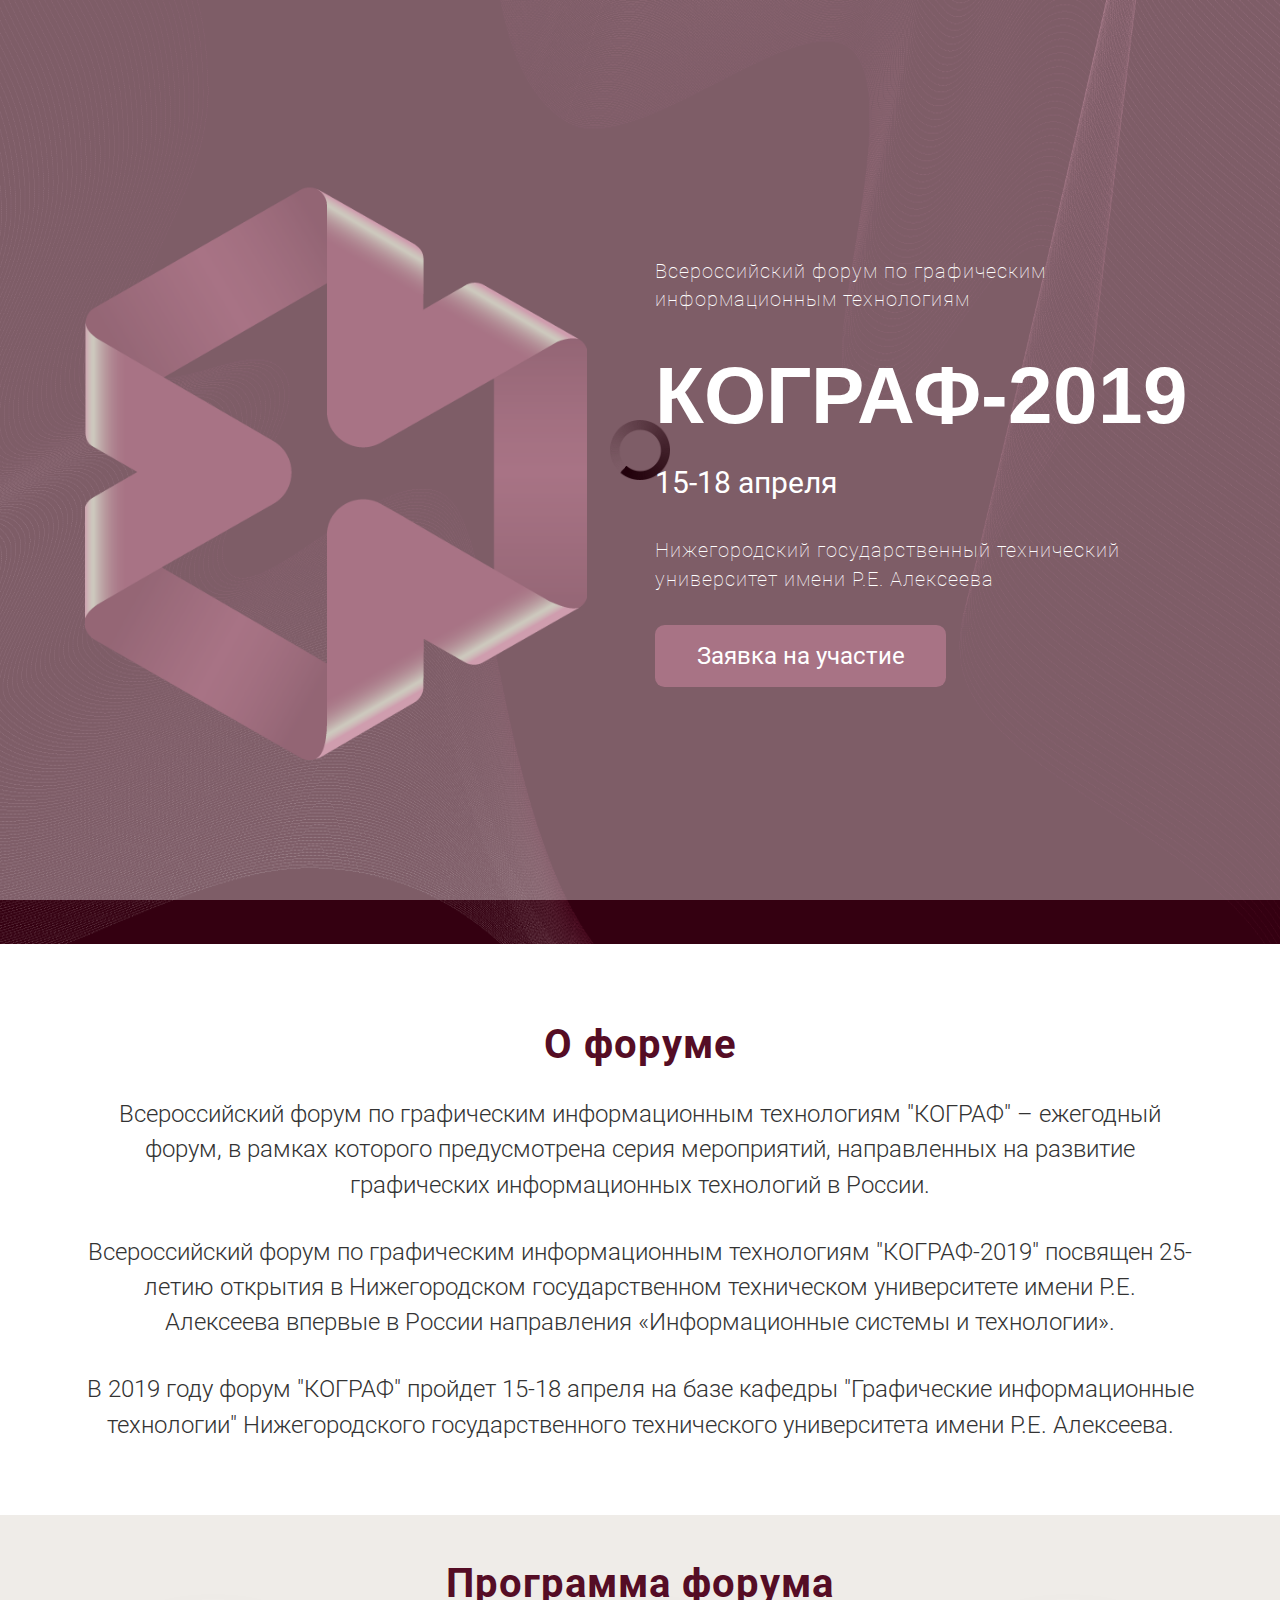
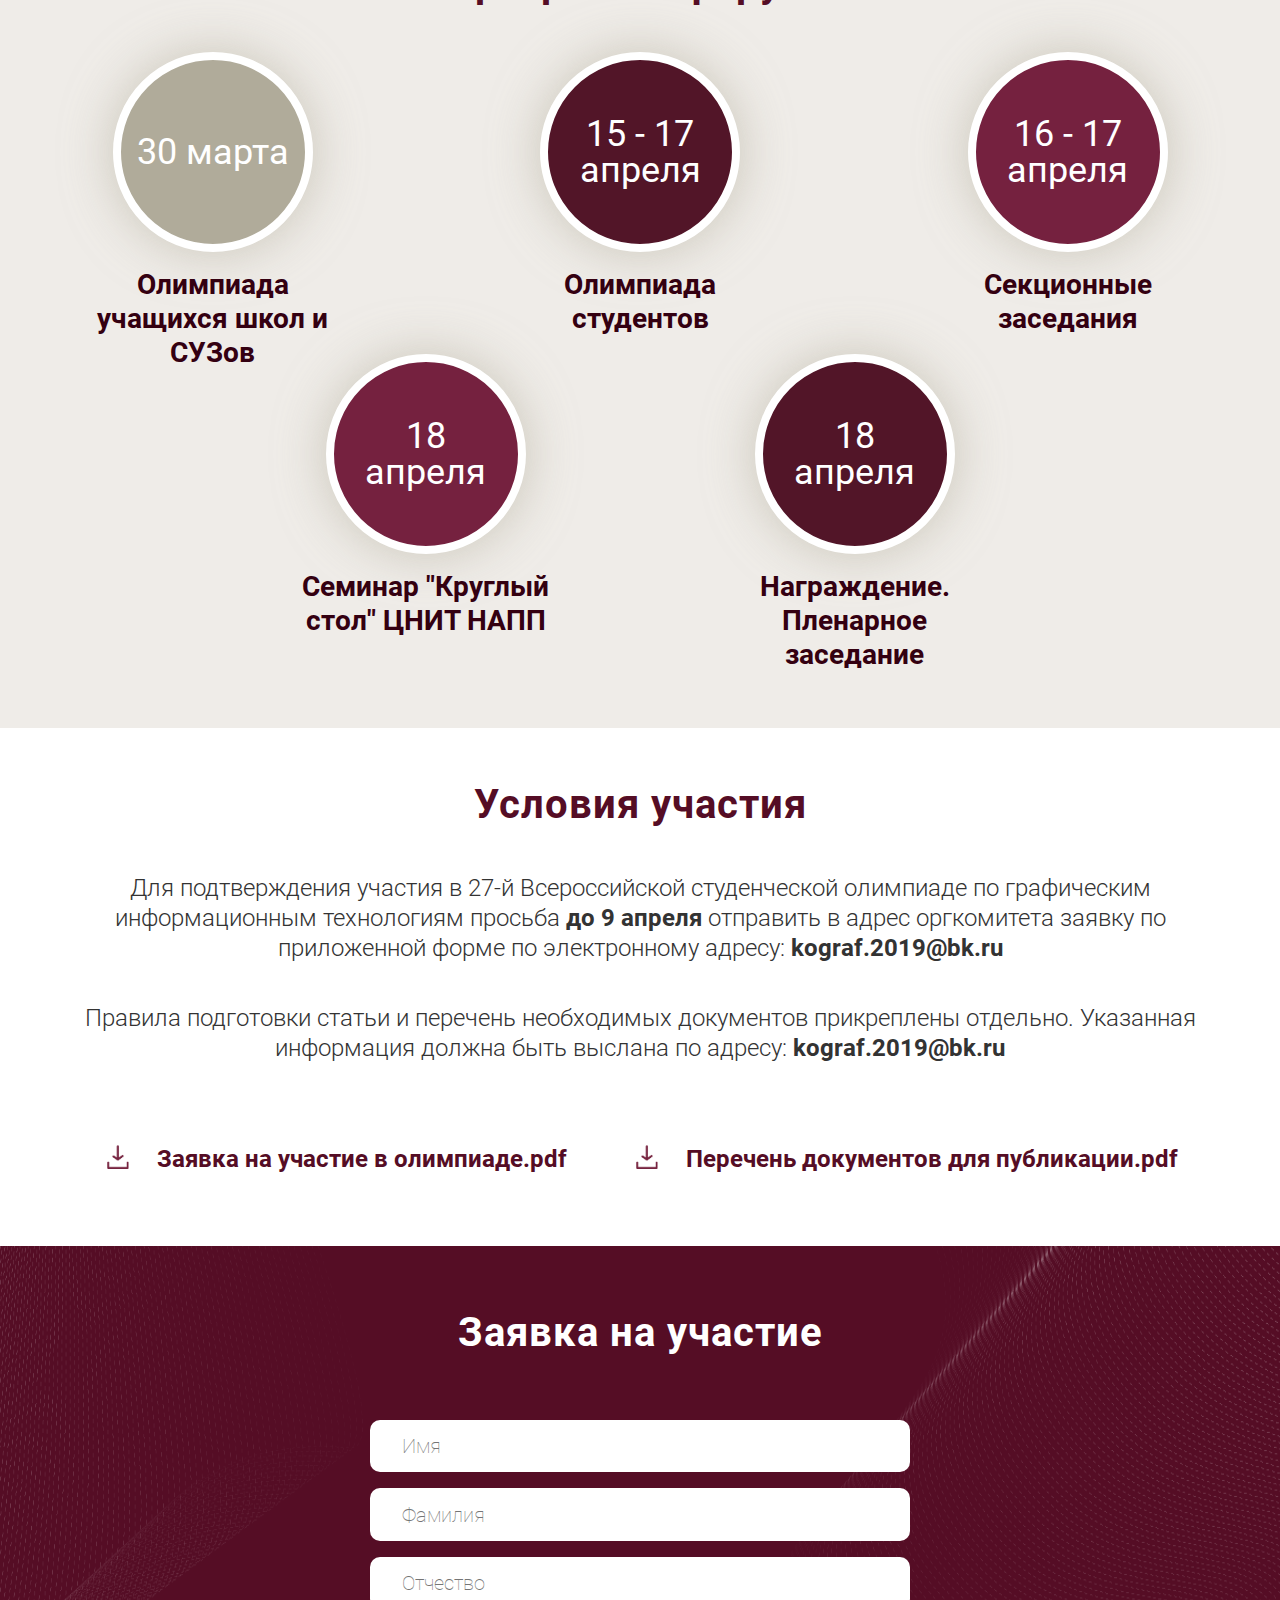
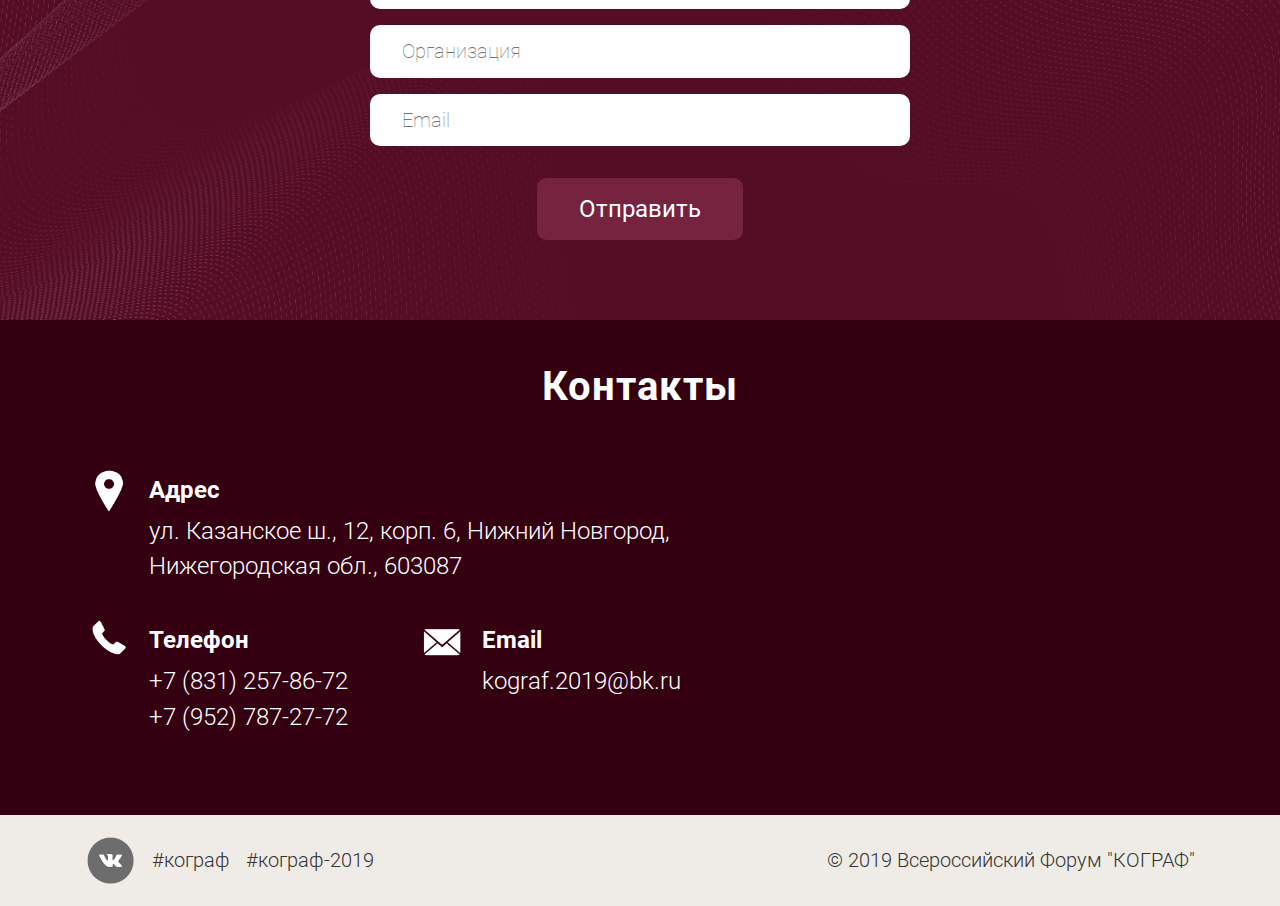
==== commit 65250a94: "Add files via upload" ====
--- a/cograf/index.html
+++ b/cograf/index.html
@@ -3,8 +3,15 @@
 <head>
 	<meta charset="utf-8" />
 	<title>Форум «КОГРАФ-2019»</title>
+	<meta http-equiv="X-UA-Compatible" content="IE=edge">
 	<meta name="viewport" content="width=device-width, initial-scale=1.0" />
-	<link rel="shortcut icon" href="favicon.png" />
+	<link rel="apple-touch-icon" sizes="180x180" href="apple-touch-icon.png">
+	<link rel="icon" type="image/png" sizes="32x32" href="favicon-32x32.png">
+	<link rel="icon" type="image/png" sizes="16x16" href="favicon-16x16.png">
+	<link rel="manifest" href="site.webmanifest">
+	<link rel="mask-icon" href="safari-pinned-tab.svg" color="#b91d47">
+	<meta name="msapplication-TileColor" content="#b91d47">
+	<meta name="theme-color" content="#ffffff">
 	<link rel="stylesheet" href="libs/bootstrap/bootstrap-reboot.min.css" />
 	<link rel="stylesheet" href="libs/bootstrap/bootstrap-grid.min.css" />
 	<link rel="stylesheet" href="css/fonts.css" />
@@ -13,6 +20,10 @@
 </head>
 <body>
 
+	<div class="loader">
+		<div class="loader-inner"></div>
+	</div>
+
 	<section class="banner">
 		<div class="container">
 			<div class="row align-items-center">
@@ -30,9 +41,9 @@
 		</div>
 	</section>
 
-	<section class="counter">
+	<section class="counter d-none">
 		<span>
-			Осталось 8 дней до начала форума
+			<span id="mod"></span> <span id="day"></span> до начала форума
 		</span>
 	</section>
 
@@ -112,8 +123,8 @@
 		<h2>Условия участия</h2>
 		<div class="container">
 			<div class="row">
-				<p>Для подтверждения участия в 27-й Всероссийской студенческой олимпиаде по графическим информационным технологиям просьба до 9 апреля отправить в адрес оргкомитета заявку по приложенной форме по электронному адресу: kograf.2019@bk.ru</p>
-				<p>Правила подготовки статьи и перечень необходимых документов прикреплены отдельно. Указанная информация должна быть выслана по адресу: kograf.2019@bk.ru</p>
+				<p>Для подтверждения участия в 27-й Всероссийской студенческой олимпиаде по графическим информационным технологиям просьба <b>до 9 апреля</b> отправить в адрес оргкомитета заявку по приложенной форме по электронному адресу: <b>kograf.2019@bk.ru</b></p>
+				<p>Правила подготовки статьи и перечень необходимых документов прикреплены отдельно. Указанная информация должна быть выслана по адресу: <b>kograf.2019@bk.ru</b></p>
 				<a href="files/Zayavka_uchastnika_Vserossiyskoy_olimpiady.docx" target="_blank">Заявка на участие в олимпиаде.pdf</a>
 				<a href="files/Perechen_neobkhodimykh_dokumentov.docx" target="_blank">Перечень документов для публикации.pdf</a>
 			</div>
@@ -126,11 +137,11 @@
 			<div class="row justify-content-center">
 				<div class="col-12 col-md-8 col-lg-6">
 					<form action="https://formspree.io/vitalygvin@gmail.com" method="post">
-						<input required type="text" name="name" id="" placeholder="Имя">
-						<input required type="text" name="surname" id="" placeholder="Фамилия">
-						<input required type="text" name="middle" id="" placeholder="Отчество">
-						<input required type="text" name="organization" id="" placeholder="Организация">
-						<input required type="email" name="email" id="" placeholder="Email">
+						<input required type="text" name="name" placeholder="Имя">
+						<input required type="text" name="surname" placeholder="Фамилия">
+						<input required type="text" name="middle" placeholder="Отчество">
+						<input required type="text" name="organization" placeholder="Организация">
+						<input required type="email" name="email" placeholder="Email">
 						<button>Отправить</button>
 					</form>
 				</div>
@@ -147,7 +158,7 @@
 						<div class="adress col-12">
 							<div class="icon"><img src="img/address.png" alt=""></div>
 							<h4>Адрес</h4>
-							<p>ул. Казанское ш., 12 корп. 6, Нижний Новгород, Нижегородская обл., 603087</p>
+							<p>ул. Казанское ш., 12, корп. 6, Нижний Новгород, Нижегородская обл., 603087</p>
 						</div>
 						<div class="phone col-12 col-sm-6">
 							<div class="icon"><img src="img/phone.png" alt=""></div>
@@ -164,8 +175,8 @@
 					</div>
 				</div>
 				<div class="d-none d-lg-block col-lg-5 map">
-					<iframe class="d-xl-none" src="https://www.google.com/maps/embed?pb=!1m18!1m12!1m3!1d2214.5348621188773!2d44.08233741611639!3d56.28607945820289!2m3!1f0!2f0!3f0!3m2!1i1024!2i768!4f13.1!3m3!1m2!1s0x4151d4d36f8d1e9b%3A0x5b2c42592a8980e1!2z0J3QuNC20LXQs9C-0YDQvtC00YHQutC40Lkg0LPQvtGB0YPQtNCw0YDRgdGC0LLQtdC90L3Ri9C5INGC0LXRhdC90LjRh9C10YHQutC40Lkg0YPQvdC40LLQtdGA0YHQuNGC0LXRgiDQuNC8LiDQoC4g0JUuINCQ0LvQtdC60YHQtdC10LLQsA!5e0!3m2!1sru!2sru!4v1554573064192!5m2!1sru!2sru" width="400" height="200" frameborder="0" style="border:0" allowfullscreen></iframe>
-					<iframe class="d-none d-xl-block" src="https://www.google.com/maps/embed?pb=!1m18!1m12!1m3!1d1107.2543061218576!2d44.08149095838992!3d56.28653263390856!2m3!1f0!2f0!3f0!3m2!1i1024!2i768!4f13.1!3m3!1m2!1s0x4151d4d36f8d1e9b%3A0x5b2c42592a8980e1!2z0J3QuNC20LXQs9C-0YDQvtC00YHQutC40Lkg0LPQvtGB0YPQtNCw0YDRgdGC0LLQtdC90L3Ri9C5INGC0LXRhdC90LjRh9C10YHQutC40Lkg0YPQvdC40LLQtdGA0YHQuNGC0LXRgiDQuNC8LiDQoC4g0JUuINCQ0LvQtdC60YHQtdC10LLQsA!5e0!3m2!1sru!2sru!4v1554578580339!5m2!1sru!2sru" width="470" height="270" frameborder="0" style="border:0" allowfullscreen></iframe>
+					<iframe class="d-xl-none" src="https://www.google.com/maps/embed?pb=!1m18!1m12!1m3!1d2214.5348621188773!2d44.08233741611639!3d56.28607945820289!2m3!1f0!2f0!3f0!3m2!1i1024!2i768!4f13.1!3m3!1m2!1s0x4151d4d36f8d1e9b%3A0x5b2c42592a8980e1!2z0J3QuNC20LXQs9C-0YDQvtC00YHQutC40Lkg0LPQvtGB0YPQtNCw0YDRgdGC0LLQtdC90L3Ri9C5INGC0LXRhdC90LjRh9C10YHQutC40Lkg0YPQvdC40LLQtdGA0YHQuNGC0LXRgiDQuNC8LiDQoC4g0JUuINCQ0LvQtdC60YHQtdC10LLQsA!5e0!3m2!1sru!2sru!4v1554573064192!5m2!1sru!2sru" width="400" height="200" style="border:0" allowfullscreen></iframe>
+					<iframe class="d-none d-xl-block" src="https://www.google.com/maps/embed?pb=!1m18!1m12!1m3!1d1107.2543061218576!2d44.08149095838992!3d56.28653263390856!2m3!1f0!2f0!3f0!3m2!1i1024!2i768!4f13.1!3m3!1m2!1s0x4151d4d36f8d1e9b%3A0x5b2c42592a8980e1!2z0J3QuNC20LXQs9C-0YDQvtC00YHQutC40Lkg0LPQvtGB0YPQtNCw0YDRgdGC0LLQtdC90L3Ri9C5INGC0LXRhdC90LjRh9C10YHQutC40Lkg0YPQvdC40LLQtdGA0YHQuNGC0LXRgiDQuNC8LiDQoC4g0JUuINCQ0LvQtdC60YHQtdC10LLQsA!5e0!3m2!1sru!2sru!4v1554578580339!5m2!1sru!2sru" width="470" height="270" style="border:0" allowfullscreen></iframe>
 				</div>
 			</div>
 		</div>
@@ -186,6 +197,20 @@
 
 	<script src="libs/jquery/jquery-2.1.3.min.js"></script>
 	<script src="js/common.js"></script>
+	<!-- Yandex.Metrika counter -->
+	<script type="text/javascript" >
+		(function(m,e,t,r,i,k,a){m[i]=m[i]||function(){(m[i].a=m[i].a||[]).push(arguments)};
+			m[i].l=1*new Date();k=e.createElement(t),a=e.getElementsByTagName(t)[0],k.async=1,k.src=r,a.parentNode.insertBefore(k,a)})
+		(window, document, "script", "https://mc.yandex.ru/metrika/tag.js", "ym");
+
+		ym(53182345, "init", {
+			clickmap:true,
+			trackLinks:true,
+			accurateTrackBounce:true
+		});
+	</script>
+	<noscript><div><img src="https://mc.yandex.ru/watch/53182345" style="position:absolute; left:-9999px;" alt="" /></div></noscript>
+	<!-- /Yandex.Metrika counter -->
 
 </body>
 </html>--- a/cograf/css/main.css
+++ b/cograf/css/main.css
@@ -2,21 +2,24 @@
   font-family: "Roboto", sans-serif;
   font-weight: 400;
   font-size: 16px;
-  min-width: 380px;
+  min-width: 360px;
   position: relative;
   line-height: 1.42857;
   -webkit-font-smoothing: antialised; }
 
 body input:focus:required:invalid,
 body textarea:focus:required:invalid {
-  color: red; }
+  color: #333333; }
 
 body input:required:valid,
 body textarea:required:valid {
-  color: green; }
+  color: #333333; }
 
 .hidden {
   display: none; }
+
+input:focus {
+  outline: none; }
 
 a {
   display: inline-block;
@@ -29,7 +32,10 @@
     color: #ffffff; }
   a:focus {
     color: #ffffff;
-    text-decoration: none; }
+    text-decoration: none;
+    outline: none; }
+  a:hover {
+    color: #ffffff; }
 
 a.button {
   color: #ffffff;
@@ -37,6 +43,11 @@
   background-color: #76233f;
   padding: 1rem 2.6rem;
   border-radius: 0.6rem; }
+  a.button:hover {
+    background-color: #923D59;
+    text-decoration: none; }
+  a.button:focus {
+    background-color: #923D59; }
 
 button {
   color: #ffffff;
@@ -49,6 +60,34 @@
   font-size: 1.25rem;
   font-weight: 400;
   line-height: 1.875rem; }
+  button:focus, button:hover, button:active {
+    background-color: #923D59; }
+  button:focus {
+    outline: none; }
+
+.loader {
+  background: none repeat scroll 0 0 #ffffff;
+  bottom: 0;
+  height: 100%;
+  left: 0;
+  position: fixed;
+  right: 0;
+  top: 0;
+  width: 100%;
+  z-index: 9999; }
+  .loader .loader-inner {
+    background-image: url(../img/preloader.gif);
+    background-size: cover;
+    background-repeat: no-repeat;
+    background-position: center center;
+    background-color: #ffffff;
+    height: 60px;
+    width: 60px;
+    margin-top: -30px;
+    margin-left: -30px;
+    left: 50%;
+    top: 50%;
+    position: absolute; }
 
 section {
   width: 100%;
@@ -80,6 +119,8 @@
     font-size: 1.875rem;
     color: #333333;
     font-weight: 400; }
+  .counter #day {
+    font-weight: 700; }
 
 .info {
   text-align: center; }
@@ -96,8 +137,12 @@
   .conditions p {
     color: #333333;
     font-size: 1.25rem;
-    font-weight: 700;
+    font-weight: 300;
     line-height: 1.875rem; }
+    .conditions p b {
+      font-weight: 700; }
+  .conditions a:hover, .conditions a:focus, .conditions a:active {
+    color: #923D59; }
   .conditions a:last-child {
     margin-top: 0.5rem; }
   .conditions a:before {
@@ -211,8 +256,15 @@
 footer {
   background-color: #efece8;
   padding: 20px 0; }
-  footer .logo img {
-    height: 2.5rem; }
+  footer .logo {
+    height: 2.8rem;
+    width: 2.8rem;
+    background-image: url(../img/vk.png);
+    background-size: 100%; }
+    footer .logo:hover {
+      background-image: url(../img/vk_hover.png); }
+  footer .logo-container a {
+    display: block; }
   footer span {
     font-size: 0.875rem;
     line-height: 1.875rem;
--- a/cograf/css/media.css
+++ b/cograf/css/media.css
@@ -2,11 +2,75 @@
 /* Large Devices, Wide Screens */
 /* Medium Devices, Desktops */
 /* Small Devices, Tablets */
+@media only screen and (max-width: 575px) {
+  .conditions p, .conditions a {
+    padding-left: 15px;
+    padding-right: 15px; }
+
+  footer {
+    padding: 10px 0; } }
 /* Extra Small Devices, Phones */
+@media only screen and (max-width: 480px) {
+  h2 {
+    font-size: 2rem;
+    letter-spacing: 0;
+    margin-bottom: 1.25rem; }
+
+  .banner {
+    text-align: center;
+    padding-bottom: 4.5rem; }
+    .banner p {
+      letter-spacing: 0; }
+    .banner h1 {
+      font-size: 2.5rem;
+      margin-bottom: 1rem; }
+    .banner h3 {
+      font-size: 1.5rem;
+      margin-bottom: 1rem; }
+    .banner .button {
+      margin-top: 2rem; }
+
+  .counter span {
+    font-size: 1.5rem; }
+
+  section {
+    padding: 2rem 0; }
+
+  .info p {
+    line-height: 1.75rem; }
+
+  .schedule p.descr {
+    font-size: 1.25rem;
+    line-height: 2rem; }
+  .schedule .date-card {
+    margin-bottom: 2rem; }
+
+  .conditions a:before {
+    margin-right: 0.75rem; }
+
+  .application {
+    padding-top: 3rem; }
+    .application h2 {
+      font-size: 2.25rem; }
+    .application input:first-child {
+      margin-top: 2rem; }
+
+  .contacts {
+    padding-bottom: 0; }
+    .contacts h2 {
+      font-size: 2.25rem; }
+    .contacts .adress, .contacts .phone, .contacts .email {
+      margin-bottom: 1.5rem; } }
+@media only screen and (max-width: 420px) {
+  .schedule p.descr {
+    padding-left: 2rem; } }
 /* Custom, iPhone Retina */
 /*==========  Mobile First Method  ========== */
 /* Custom, iPhone Retina */
 /* Extra Small Devices, Phones */
+@media only screen and (min-width: 480px) {
+  .schedule .date {
+    box-shadow: 0 0 50px 0px rgba(177, 171, 153, 0.6); } }
 /* Small Devices, Tablets */
 @media only screen and (min-width: 768px) {
   h2 {
@@ -139,8 +203,9 @@
     padding: 0;
     padding-top: 2.25rem; }
 
-  footer .logo img {
-    height: 3.2rem; }
+  footer .logo {
+    height: 3.2rem;
+    width: 3.2rem; }
 
   /* Large Devices, Wide Screens */ }
 @media only screen and (min-width: 1200px) {
